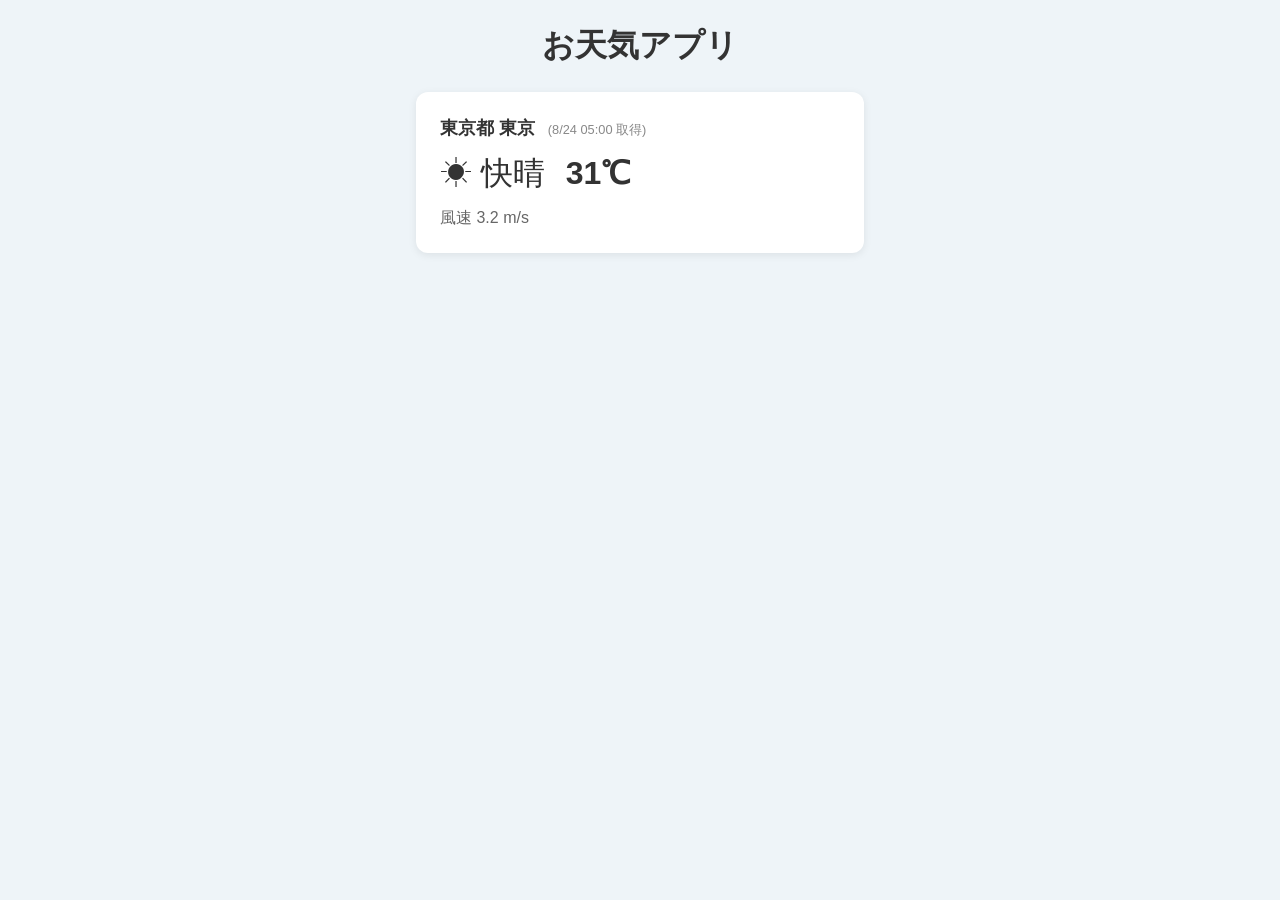
==== weather-app/index.html @ a9fd7e96 "ステップ1(表示側): ダミーデータで天気表示の画面を作成 仕様書6章の形のダミーデータを使い、東京の今日の天気 (地名・天気ラベル・気温・風速・取得時刻)を表示する画面を実装。 天気コード変換と取得" ====
<!DOCTYPE html>
<html lang="ja">
<head>
  <meta charset="UTF-8">
  <meta name="viewport" content="width=device-width, initial-scale=1.0">
  <title>お天気アプリ</title>
  <link rel="stylesheet" href="style.css">
</head>
<body>
  <header>
    <h1>お天気アプリ</h1>
  </header>

  <main>
    <!-- 検索欄はステップ2(#6)で追加する。今は東京固定 -->
    <section class="weather-card">
      <p class="city">
        <span id="city">--</span>
        <span id="fetched-at" class="fetched-at"></span>
      </p>
      <p class="weather-main">
        <span id="weather-label">--</span>
        <span id="temperature">--</span>
      </p>
      <p class="wind">風速 <span id="wind-speed">--</span> m/s</p>
    </section>
    <!-- 週間予報はステップ3(#7)でここに追加する -->
  </main>

  <script type="module" src="app.js"></script>
</body>
</html>
---- weather-app/style.css ----
/* デザインの方向性は「シンプル寄りから始める」(#4 の決定)。作り込みはステップ8(#12)で行う */

* {
  box-sizing: border-box;
  margin: 0;
  padding: 0;
}

body {
  font-family: "Hiragino Kaku Gothic ProN", "Noto Sans JP", sans-serif;
  background-color: #eef4f8;
  color: #333;
  min-height: 100vh;
}

header {
  text-align: center;
  padding: 24px 16px 8px;
}

main {
  max-width: 480px;
  margin: 0 auto;
  padding: 16px;
}

.weather-card {
  background-color: #fff;
  border-radius: 12px;
  padding: 24px;
  box-shadow: 0 2px 8px rgba(0, 0, 0, 0.08);
}

.city {
  font-size: 1.1rem;
  font-weight: bold;
}

.fetched-at {
  font-size: 0.8rem;
  font-weight: normal;
  color: #888;
  margin-left: 8px;
}

.weather-main {
  font-size: 2rem;
  margin: 12px 0;
}

.weather-main #temperature {
  margin-left: 12px;
  font-weight: bold;
}

.wind {
  color: #666;
}
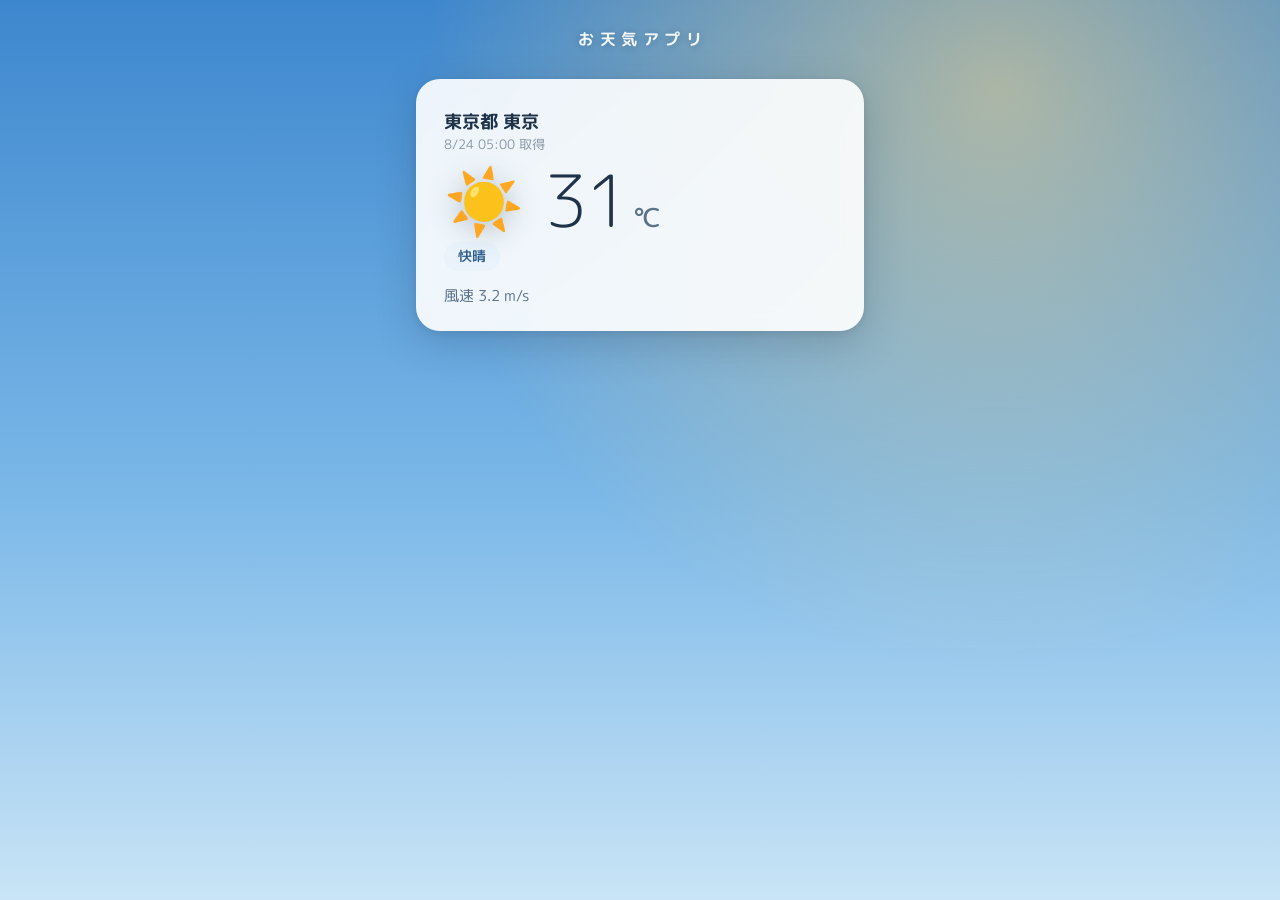
==== commit ff640160: "見た目を作り込み: 天気に応じて空の色が変わるデザインに - 天気コードに応じてbodyのクラス(sky-*)を切り替え、空の   グラデーションが変わる仕組みを追加(快晴・曇り・霧・雨・雪・雷雨) " ====
--- a/weather-app/index.html
+++ b/weather-app/index.html
@@ -4,9 +4,12 @@
   <meta charset="UTF-8">
   <meta name="viewport" content="width=device-width, initial-scale=1.0">
   <title>お天気アプリ</title>
+  <link rel="preconnect" href="https://fonts.googleapis.com">
+  <link rel="preconnect" href="https://fonts.gstatic.com" crossorigin>
+  <link href="https://fonts.googleapis.com/css2?family=M+PLUS+Rounded+1c:wght@300;500;700&display=swap" rel="stylesheet">
   <link rel="stylesheet" href="style.css">
 </head>
-<body>
+<body class="sky-partly">
   <header>
     <h1>お天気アプリ</h1>
   </header>
@@ -14,14 +17,13 @@
   <main>
     <!-- 検索欄はステップ2(#6)で追加する。今は東京固定 -->
     <section class="weather-card">
-      <p class="city">
-        <span id="city">--</span>
-        <span id="fetched-at" class="fetched-at"></span>
-      </p>
-      <p class="weather-main">
-        <span id="weather-label">--</span>
-        <span id="temperature">--</span>
-      </p>
+      <p class="city" id="city">--</p>
+      <p class="fetched-at" id="fetched-at"></p>
+      <div class="current">
+        <span class="weather-icon" id="weather-icon"></span>
+        <span class="temperature"><span id="temperature">--</span><span class="unit">℃</span></span>
+      </div>
+      <p class="label-row"><span class="weather-label" id="weather-label">--</span></p>
       <p class="wind">風速 <span id="wind-speed">--</span> m/s</p>
     </section>
     <!-- 週間予報はステップ3(#7)でここに追加する -->
--- a/weather-app/style.css
+++ b/weather-app/style.css
@@ -1,4 +1,5 @@
-/* デザインの方向性は「シンプル寄りから始める」(#4 の決定)。作り込みはステップ8(#12)で行う */
+/* デザインの方針: 空が主役。天気コードに応じてbodyのクラス(sky-*)を切り替え、
+   空のグラデーションごと表情が変わる(#4「リッチにできる可変性」に対応) */
 
 * {
   box-sizing: border-box;
@@ -7,52 +8,130 @@
 }
 
 body {
-  font-family: "Hiragino Kaku Gothic ProN", "Noto Sans JP", sans-serif;
-  background-color: #eef4f8;
-  color: #333;
+  font-family: "M PLUS Rounded 1c", "Hiragino Maru Gothic ProN", "Hiragino Kaku Gothic ProN", sans-serif;
+  color: #1f3348;
   min-height: 100vh;
+  background: linear-gradient(180deg, #6e9ec8, #a9c6de 55%, #d8e7f0);
 }
 
-header {
+/* 天気ごとの空。app.jsがskyThemeForCode()の結果をbodyに付ける */
+body.sky-clear   { background: linear-gradient(180deg, #3d87ce, #7bb8e8 55%, #c9e4f6); }
+body.sky-partly  { background: linear-gradient(180deg, #6e9ec8, #a9c6de 55%, #d8e7f0); }
+body.sky-fog     { background: linear-gradient(180deg, #93a3ae, #b8c3cb 55%, #dde4e8); }
+body.sky-rain    { background: linear-gradient(180deg, #5a6b7e, #8496a8 55%, #b3c1ce); }
+body.sky-snow    { background: linear-gradient(180deg, #8fa6bc, #c2d2e0 55%, #edf3f8); }
+body.sky-thunder { background: linear-gradient(180deg, #39445a, #5c6b85 55%, #8b98ac); }
+
+/* 快晴のときだけ、右上に太陽のにじみを浮かべる */
+body::before {
+  content: "";
+  position: fixed;
+  inset: 0;
+  pointer-events: none;
+  background: radial-gradient(circle at 78% 10%, rgba(255, 214, 130, 0.55), transparent 45%);
+  opacity: 0;
+  transition: opacity 0.8s ease;
+}
+
+body.sky-clear::before {
+  opacity: 1;
+}
+
+header h1 {
   text-align: center;
-  padding: 24px 16px 8px;
+  padding: 28px 16px 12px;
+  color: #fff;
+  font-size: 1rem;
+  font-weight: 700;
+  letter-spacing: 0.35em;
+  text-indent: 0.35em; /* letter-spacingで右に寄る分の相殺 */
+  opacity: 0.92;
+  text-shadow: 0 1px 8px rgba(31, 51, 72, 0.3);
 }
 
 main {
   max-width: 480px;
   margin: 0 auto;
   padding: 16px;
+  position: relative;
 }
 
 .weather-card {
-  background-color: #fff;
-  border-radius: 12px;
-  padding: 24px;
-  box-shadow: 0 2px 8px rgba(0, 0, 0, 0.08);
+  background: rgba(255, 255, 255, 0.9);
+  backdrop-filter: blur(10px);
+  -webkit-backdrop-filter: blur(10px);
+  border-radius: 24px;
+  padding: 28px 28px 24px;
+  box-shadow: 0 12px 40px rgba(31, 51, 72, 0.22), 0 2px 8px rgba(31, 51, 72, 0.1);
 }
 
 .city {
-  font-size: 1.1rem;
-  font-weight: bold;
+  font-size: 1.15rem;
+  font-weight: 700;
 }
 
 .fetched-at {
   font-size: 0.8rem;
-  font-weight: normal;
-  color: #888;
-  margin-left: 8px;
+  color: #8a99a5;
+  min-height: 1.2em;
 }
 
-.weather-main {
-  font-size: 2rem;
-  margin: 12px 0;
+.current {
+  display: flex;
+  align-items: center;
+  gap: 20px;
+  margin: 10px 0 6px;
 }
 
-.weather-main #temperature {
-  margin-left: 12px;
-  font-weight: bold;
+.weather-icon {
+  font-size: 4rem;
+  line-height: 1;
+  filter: drop-shadow(0 4px 12px rgba(31, 51, 72, 0.25));
+  animation: floaty 6s ease-in-out infinite;
+}
+
+@keyframes floaty {
+  0%, 100% { transform: translateY(0); }
+  50%      { transform: translateY(-5px); }
+}
+
+.temperature {
+  font-size: 4.5rem;
+  font-weight: 300;
+  letter-spacing: -0.03em;
+  line-height: 1;
+  font-variant-numeric: tabular-nums;
+}
+
+.temperature .unit {
+  font-size: 1.6rem;
+  font-weight: 500;
+  color: #5c7288;
+  margin-left: 6px;
+}
+
+.label-row {
+  margin: 6px 0 0;
+}
+
+.weather-label {
+  display: inline-block;
+  background: #eaf3fb;
+  color: #2e5e8e;
+  font-size: 0.9rem;
+  font-weight: 500;
+  padding: 4px 14px;
+  border-radius: 999px;
 }
 
 .wind {
-  color: #666;
+  margin-top: 14px;
+  font-size: 0.95rem;
+  color: #5c7288;
+  font-variant-numeric: tabular-nums;
 }
+
+@media (prefers-reduced-motion: reduce) {
+  .weather-icon { animation: none; }
+  body::before { transition: none; }
+}
